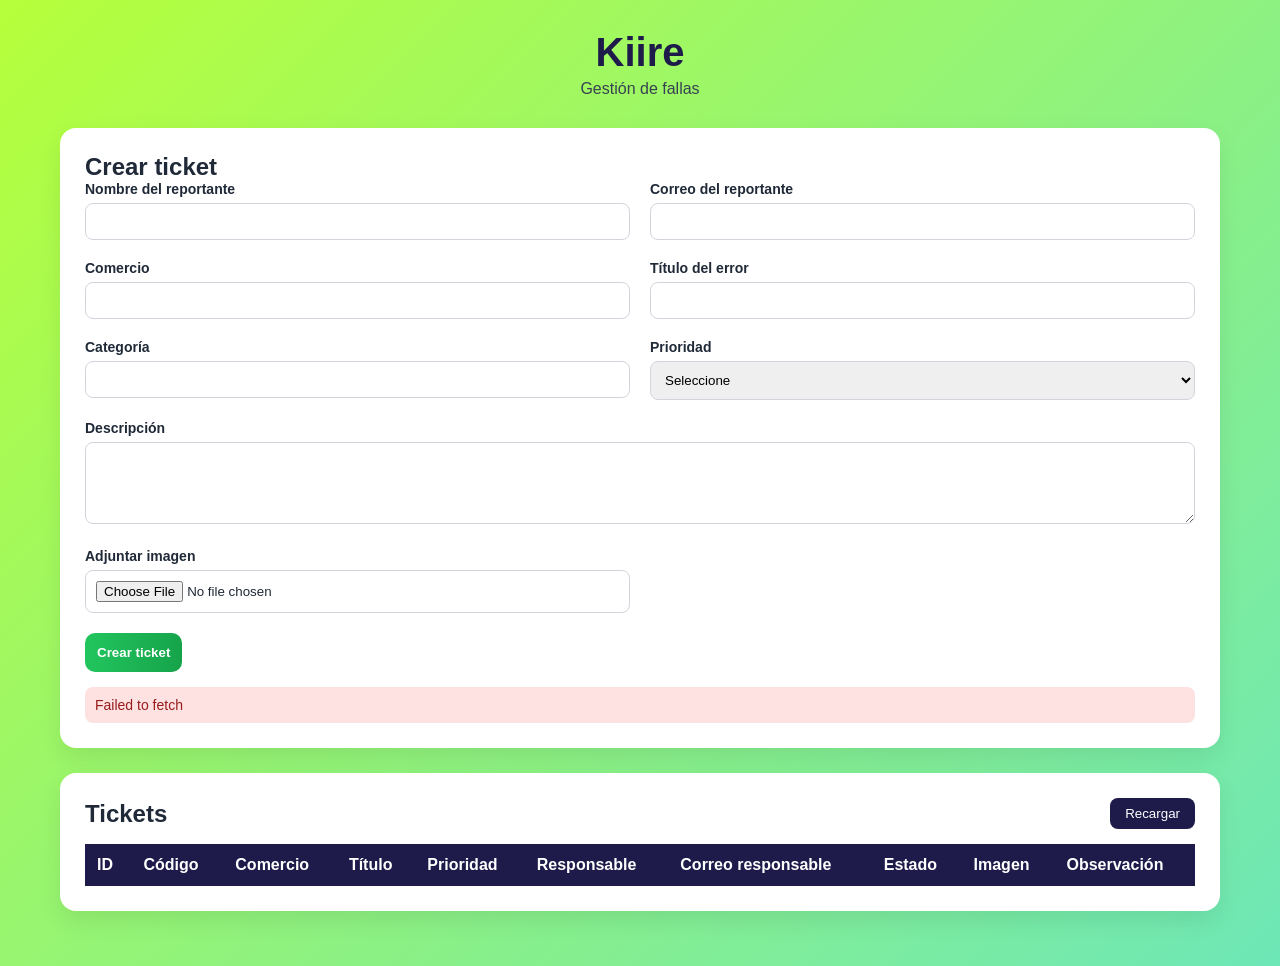
==== kiire_fallas_frontend/index.html @ 12c883e8 "Kiire Fallas initial deploy" ====
<!DOCTYPE html>
<html lang="es">
<head>
  <meta charset="UTF-8" />
  <meta name="viewport" content="width=device-width, initial-scale=1.0" />
  <title>Kiire Fallas</title>
  <link rel="stylesheet" href="./css/styles.css" />
</head>
<body>
  <div class="container">
    <header class="header">
      <h1>Kiire</h1>
      <p>Gestión de fallas</p>
    </header>

    <section class="card">
      <h2>Crear ticket</h2>
      <form id="ticketForm" class="form-grid">
        <div class="form-group">
          <label for="nombre_reportante">Nombre del reportante</label>
          <input type="text" id="nombre_reportante" required />
        </div>

        <div class="form-group">
          <label for="correo_reportante">Correo del reportante</label>
          <input type="email" id="correo_reportante" required />
        </div>

        <div class="form-group">
          <label for="comercio">Comercio</label>
          <input type="text" id="comercio" required />
        </div>

        <div class="form-group">
          <label for="titulo_error">Título del error</label>
          <input type="text" id="titulo_error" maxlength="100" required />
        </div>

        <div class="form-group">
          <label for="categoria">Categoría</label>
          <input type="text" id="categoria" required />
        </div>

        <div class="form-group">
          <label for="prioridad">Prioridad</label>
          <select id="prioridad" required>
            <option value="">Seleccione</option>
            <option value="Baja">Baja</option>
            <option value="Media">Media</option>
            <option value="Alta">Alta</option>
            <option value="Crítica">Crítica</option>
          </select>
        </div>

        <div class="form-group full-width">
          <label for="descripcion">Descripción</label>
          <textarea id="descripcion" rows="4" required></textarea>
        </div>

        <div class="form-group">
          <label for="imagen">Adjuntar imagen</label>
          <input type="file" id="imagen" accept="image/*" />
        </div>

        <div class="form-actions full-width">
          <button type="submit">Crear ticket</button>
        </div>
      </form>

      <div id="mensaje" class="message"></div>
    </section>

    <section class="card">
      <div class="section-header">
        <h2>Tickets</h2>
        <button id="btnRecargar">Recargar</button>
      </div>

      <div class="table-wrapper">
        <table id="ticketsTable">
          <thead>
            <tr>
              <th>ID</th>
              <th>Código</th>
              <th>Comercio</th>
              <th>Título</th>
              <th>Prioridad</th>
              <th>Responsable</th>
              <th>Correo responsable</th>
              <th>Estado</th>
              <th>Imagen</th>
              <th>Observación</th>
            </tr>
          </thead>
          <tbody id="ticketsBody"></tbody>
        </table>
      </div>
    </section>
  </div>

  <script src="./js/app.js"></script>
</body>
</html>
---- kiire_fallas_frontend/css/styles.css ----
/* RESET */
* {
  margin: 0;
  padding: 0;
  box-sizing: border-box;
  font-family: 'Segoe UI', sans-serif;
}

/* FONDO GENERAL */
body {
  background: linear-gradient(135deg, #b6ff3b, #6ee7b7);
  min-height: 100vh;
  color: #1f2937;
}

/* CONTENEDOR */
.container {
  max-width: 1200px;
  margin: auto;
  padding: 30px 20px;
}

/* HEADER */
.header {
  text-align: center;
  margin-bottom: 30px;
}

.header h1 {
  font-size: 2.5rem;
  font-weight: 800;
  color: #1e1b4b;
}

.header p {
  color: #374151;
  margin-top: 5px;
}

/* CARD */
.card {
  background: white;
  border-radius: 16px;
  padding: 25px;
  margin-bottom: 25px;
  box-shadow: 0 10px 25px rgba(0, 0, 0, 0.08);
}

/* FORM */
.form-grid {
  display: grid;
  grid-template-columns: repeat(2, 1fr);
  gap: 20px;
}

.full-width {
  grid-column: span 2;
}

.form-group label {
  display: block;
  font-size: 14px;
  margin-bottom: 6px;
  font-weight: 600;
}

.form-group input,
.form-group select,
.form-group textarea {
  width: 100%;
  padding: 10px;
  border-radius: 8px;
  border: 1px solid #d1d5db;
  outline: none;
  transition: 0.2s;
}

.form-group input:focus,
.form-group select:focus,
.form-group textarea:focus {
  border-color: #22c55e;
  box-shadow: 0 0 0 2px rgba(34, 197, 94, 0.2);
}

/* BOTÓN */
.form-actions button {
  background: linear-gradient(90deg, #22c55e, #16a34a);
  border: none;
  padding: 12px;
  border-radius: 10px;
  color: white;
  font-weight: bold;
  cursor: pointer;
  transition: 0.2s;
}

.form-actions button:hover {
  transform: translateY(-2px);
  box-shadow: 0 6px 15px rgba(0,0,0,0.2);
}

/* MENSAJES */
.message {
  margin-top: 15px;
  padding: 10px;
  border-radius: 8px;
  font-size: 14px;
}

.message.success {
  background: #dcfce7;
  color: #166534;
}

.message.error {
  background: #fee2e2;
  color: #991b1b;
}

/* HEADER TABLA */
.section-header {
  display: flex;
  justify-content: space-between;
  align-items: center;
  margin-bottom: 15px;
}

.section-header button {
  background: #1e1b4b;
  color: white;
  border: none;
  padding: 8px 15px;
  border-radius: 8px;
  cursor: pointer;
}

/* TABLA */
.table-wrapper {
  overflow-x: auto;
}

table {
  width: 100%;
  border-collapse: collapse;
}

thead {
  background: #1e1b4b;
  color: white;
}

th, td {
  padding: 12px;
  text-align: left;
}

tbody tr {
  border-bottom: 1px solid #e5e7eb;
}

tbody tr:hover {
  background: #f9fafb;
}

/* BADGE ESTADO */
.estado-badge {
  padding: 5px 10px;
  border-radius: 20px;
  font-size: 12px;
  font-weight: bold;
  background: #e5e7eb;
}

/* LINKS */
a {
  color: #22c55e;
  font-weight: 600;
  text-decoration: none;
}
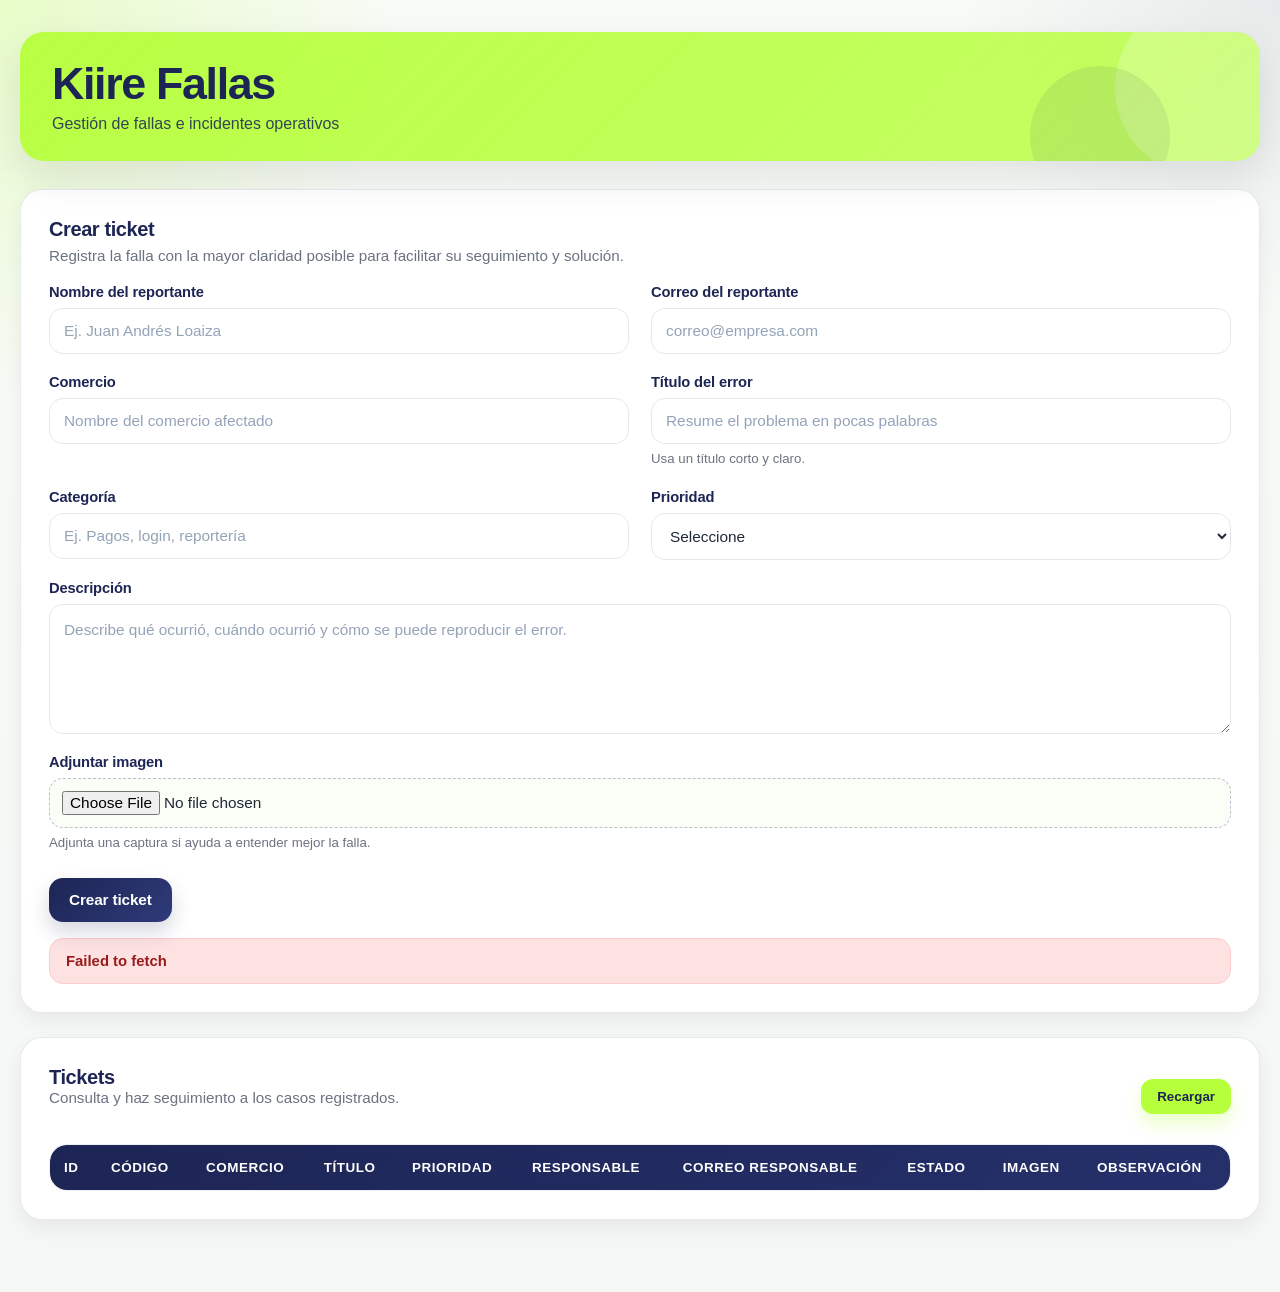
==== commit 9b0dc973: "Nuevo diseno 1" ====
--- a/kiire_fallas_frontend/index.html
+++ b/kiire_fallas_frontend/index.html
@@ -9,36 +9,67 @@
 <body>
   <div class="container">
     <header class="header">
-      <h1>Kiire</h1>
-      <p>Gestión de fallas</p>
+      <h1>Kiire Fallas</h1>
+      <p>Gestión de fallas e incidentes operativos</p>
     </header>
 
     <section class="card">
-      <h2>Crear ticket</h2>
+      <h2 class="section-title">Crear ticket</h2>
+      <p class="section-subtitle">
+        Registra la falla con la mayor claridad posible para facilitar su seguimiento y solución.
+      </p>
+
       <form id="ticketForm" class="form-grid">
         <div class="form-group">
           <label for="nombre_reportante">Nombre del reportante</label>
-          <input type="text" id="nombre_reportante" required />
+          <input
+            type="text"
+            id="nombre_reportante"
+            placeholder="Ej. Juan Andrés Loaiza"
+            required
+          />
         </div>
 
         <div class="form-group">
           <label for="correo_reportante">Correo del reportante</label>
-          <input type="email" id="correo_reportante" required />
+          <input
+            type="email"
+            id="correo_reportante"
+            placeholder="correo@empresa.com"
+            required
+          />
         </div>
 
         <div class="form-group">
           <label for="comercio">Comercio</label>
-          <input type="text" id="comercio" required />
+          <input
+            type="text"
+            id="comercio"
+            placeholder="Nombre del comercio afectado"
+            required
+          />
         </div>
 
         <div class="form-group">
           <label for="titulo_error">Título del error</label>
-          <input type="text" id="titulo_error" maxlength="100" required />
+          <input
+            type="text"
+            id="titulo_error"
+            maxlength="100"
+            placeholder="Resume el problema en pocas palabras"
+            required
+          />
+          <small class="form-help">Usa un título corto y claro.</small>
         </div>
 
         <div class="form-group">
           <label for="categoria">Categoría</label>
-          <input type="text" id="categoria" required />
+          <input
+            type="text"
+            id="categoria"
+            placeholder="Ej. Pagos, login, reportería"
+            required
+          />
         </div>
 
         <div class="form-group">
@@ -54,12 +85,18 @@
 
         <div class="form-group full-width">
           <label for="descripcion">Descripción</label>
-          <textarea id="descripcion" rows="4" required></textarea>
+          <textarea
+            id="descripcion"
+            rows="4"
+            placeholder="Describe qué ocurrió, cuándo ocurrió y cómo se puede reproducir el error."
+            required
+          ></textarea>
         </div>
 
-        <div class="form-group">
+        <div class="form-group full-width">
           <label for="imagen">Adjuntar imagen</label>
           <input type="file" id="imagen" accept="image/*" />
+          <small class="form-help">Adjunta una captura si ayuda a entender mejor la falla.</small>
         </div>
 
         <div class="form-actions full-width">
@@ -72,8 +109,11 @@
 
     <section class="card">
       <div class="section-header">
-        <h2>Tickets</h2>
-        <button id="btnRecargar">Recargar</button>
+        <div>
+          <h2 class="section-title">Tickets</h2>
+          <p class="section-subtitle">Consulta y haz seguimiento a los casos registrados.</p>
+        </div>
+        <button id="btnRecargar" type="button">Recargar</button>
       </div>
 
       <div class="table-wrapper">
--- a/kiire_fallas_frontend/css/styles.css
+++ b/kiire_fallas_frontend/css/styles.css
@@ -1,4 +1,6 @@
-/* RESET */
+/* =========================
+   RESET
+========================= */
 * {
   margin: 0;
   padding: 0;
@@ -6,174 +8,581 @@
   font-family: 'Segoe UI', sans-serif;
 }
 
-/* FONDO GENERAL */
+html {
+  scroll-behavior: smooth;
+}
+
+/* =========================
+   VARIABLES DE MARCA KIIRE
+========================= */
+:root {
+  --kiire-green: #b6ff3b;
+  --kiire-green-strong: #9be72e;
+  --kiire-green-soft: #f3ffd9;
+  --kiire-blue: #1d2554;
+  --kiire-blue-soft: #2f3b7a;
+
+  --bg-app: #f4f7f5;
+  --bg-panel: rgba(255, 255, 255, 0.72);
+  --card-bg: #ffffff;
+
+  --text-main: #1f2937;
+  --text-soft: #6b7280;
+  --text-muted: #94a3b8;
+
+  --border-color: #e5e7eb;
+  --border-strong: #d1d5db;
+
+  --shadow-sm: 0 8px 20px rgba(16, 24, 40, 0.06);
+  --shadow-md: 0 16px 40px rgba(16, 24, 40, 0.10);
+  --shadow-lg: 0 24px 60px rgba(16, 24, 40, 0.14);
+
+  --success-bg: #dcfce7;
+  --success-text: #166534;
+
+  --error-bg: #fee2e2;
+  --error-text: #991b1b;
+
+  --open-bg: #fee2e2;
+  --open-text: #991b1b;
+
+  --process-bg: #fef3c7;
+  --process-text: #92400e;
+
+  --closed-bg: #dcfce7;
+  --closed-text: #166534;
+
+  --radius-sm: 10px;
+  --radius-md: 16px;
+  --radius-lg: 22px;
+}
+
+/* =========================
+   FONDO GENERAL
+========================= */
 body {
-  background: linear-gradient(135deg, #b6ff3b, #6ee7b7);
   min-height: 100vh;
-  color: #1f2937;
-}
-
-/* CONTENEDOR */
+  color: var(--text-main);
+  background:
+    radial-gradient(circle at top left, rgba(182, 255, 59, 0.25), transparent 22%),
+    radial-gradient(circle at top right, rgba(29, 37, 84, 0.08), transparent 18%),
+    linear-gradient(180deg, #f8fbf7 0%, var(--bg-app) 100%);
+}
+
+/* =========================
+   CONTENEDOR
+========================= */
 .container {
-  max-width: 1200px;
-  margin: auto;
-  padding: 30px 20px;
-}
-
-/* HEADER */
+  max-width: 1280px;
+  margin: 0 auto;
+  padding: 32px 20px 48px;
+}
+
+/* =========================
+   HEADER
+========================= */
 .header {
-  text-align: center;
-  margin-bottom: 30px;
+  position: relative;
+  text-align: left;
+  margin-bottom: 28px;
+  padding: 28px 32px;
+  border-radius: 24px;
+  background:
+    linear-gradient(135deg, rgba(182, 255, 59, 0.95), rgba(182, 255, 59, 0.78)),
+    linear-gradient(135deg, rgba(255,255,255,0.12), rgba(255,255,255,0));
+  box-shadow: var(--shadow-md);
+  overflow: hidden;
+}
+
+.header::before {
+  content: "";
+  position: absolute;
+  top: -35px;
+  right: -35px;
+  width: 180px;
+  height: 180px;
+  background: rgba(255, 255, 255, 0.22);
+  border-radius: 50%;
+}
+
+.header::after {
+  content: "";
+  position: absolute;
+  bottom: -45px;
+  right: 90px;
+  width: 140px;
+  height: 140px;
+  background: rgba(29, 37, 84, 0.08);
+  border-radius: 50%;
 }
 
 .header h1 {
-  font-size: 2.5rem;
+  position: relative;
+  z-index: 1;
+  font-size: clamp(2rem, 4vw, 2.8rem);
+  line-height: 1.05;
   font-weight: 800;
-  color: #1e1b4b;
+  letter-spacing: -0.03em;
+  color: var(--kiire-blue);
+  margin-bottom: 8px;
 }
 
 .header p {
-  color: #374151;
-  margin-top: 5px;
-}
-
-/* CARD */
+  position: relative;
+  z-index: 1;
+  max-width: 760px;
+  color: rgba(29, 37, 84, 0.86);
+  font-size: 1rem;
+  font-weight: 500;
+}
+
+/* =========================
+   CARD
+========================= */
 .card {
-  background: white;
-  border-radius: 16px;
-  padding: 25px;
-  margin-bottom: 25px;
-  box-shadow: 0 10px 25px rgba(0, 0, 0, 0.08);
-}
-
-/* FORM */
+  background: var(--card-bg);
+  border-radius: var(--radius-lg);
+  padding: 28px;
+  margin-bottom: 24px;
+  box-shadow: var(--shadow-sm);
+  border: 1px solid rgba(229, 231, 235, 0.9);
+  transition: transform 0.2s ease, box-shadow 0.2s ease;
+}
+
+.card:hover {
+  box-shadow: var(--shadow-md);
+}
+
+/* =========================
+   TITULOS DE SECCIÓN
+========================= */
+.card h2,
+.section-title {
+  color: var(--kiire-blue);
+  font-size: 1.25rem;
+  font-weight: 800;
+  letter-spacing: -0.02em;
+  margin-bottom: 6px;
+}
+
+.section-subtitle {
+  color: var(--text-soft);
+  font-size: 0.95rem;
+  margin-bottom: 20px;
+}
+
+/* =========================
+   FORMULARIO
+========================= */
 .form-grid {
   display: grid;
-  grid-template-columns: repeat(2, 1fr);
-  gap: 20px;
+  grid-template-columns: repeat(2, minmax(0, 1fr));
+  gap: 20px 22px;
 }
 
 .full-width {
   grid-column: span 2;
 }
 
+.form-group {
+  display: flex;
+  flex-direction: column;
+}
+
 .form-group label {
   display: block;
-  font-size: 14px;
-  margin-bottom: 6px;
-  font-weight: 600;
+  font-size: 0.92rem;
+  margin-bottom: 8px;
+  font-weight: 700;
+  color: var(--kiire-blue);
+  letter-spacing: -0.01em;
 }
 
 .form-group input,
 .form-group select,
 .form-group textarea {
   width: 100%;
-  padding: 10px;
-  border-radius: 8px;
-  border: 1px solid #d1d5db;
+  padding: 13px 14px;
+  border-radius: 14px;
+  border: 1px solid var(--border-color);
+  background: #ffffff;
+  color: var(--text-main);
   outline: none;
-  transition: 0.2s;
+  transition: border-color 0.2s ease, box-shadow 0.2s ease, transform 0.15s ease;
+  font-size: 0.96rem;
+}
+
+.form-group input::placeholder,
+.form-group textarea::placeholder {
+  color: var(--text-muted);
+}
+
+.form-group input:hover,
+.form-group select:hover,
+.form-group textarea:hover {
+  border-color: var(--border-strong);
 }
 
 .form-group input:focus,
 .form-group select:focus,
 .form-group textarea:focus {
-  border-color: #22c55e;
-  box-shadow: 0 0 0 2px rgba(34, 197, 94, 0.2);
-}
-
-/* BOTÓN */
+  border-color: var(--kiire-green-strong);
+  box-shadow: 0 0 0 4px rgba(182, 255, 59, 0.25);
+}
+
+.form-group textarea {
+  min-height: 130px;
+  resize: vertical;
+  line-height: 1.5;
+}
+
+/* INPUT FILE */
+.form-group input[type="file"] {
+  padding: 12px;
+  background: #fbfef6;
+  border: 1px dashed #b8c0cc;
+  cursor: pointer;
+}
+
+.form-group input[type="file"]:focus {
+  border-style: solid;
+}
+
+/* AYUDAS VISUALES OPCIONALES */
+.form-help {
+  margin-top: 6px;
+  font-size: 0.83rem;
+  color: var(--text-soft);
+  line-height: 1.4;
+}
+
+/* =========================
+   ACCIONES DEL FORMULARIO
+========================= */
+.form-actions {
+  display: flex;
+  align-items: center;
+  gap: 12px;
+  margin-top: 6px;
+}
+
 .form-actions button {
-  background: linear-gradient(90deg, #22c55e, #16a34a);
   border: none;
-  padding: 12px;
-  border-radius: 10px;
-  color: white;
-  font-weight: bold;
+  padding: 13px 20px;
+  border-radius: 14px;
+  background: linear-gradient(135deg, var(--kiire-blue) 0%, var(--kiire-blue-soft) 100%);
+  color: #ffffff;
+  font-weight: 700;
+  font-size: 0.96rem;
+  letter-spacing: -0.01em;
   cursor: pointer;
-  transition: 0.2s;
+  transition: transform 0.18s ease, box-shadow 0.18s ease, opacity 0.18s ease;
+  box-shadow: 0 10px 20px rgba(29, 37, 84, 0.18);
 }
 
 .form-actions button:hover {
-  transform: translateY(-2px);
-  box-shadow: 0 6px 15px rgba(0,0,0,0.2);
-}
-
-/* MENSAJES */
+  transform: translateY(-1px);
+  box-shadow: 0 14px 26px rgba(29, 37, 84, 0.22);
+}
+
+.form-actions button:active {
+  transform: translateY(0);
+}
+
+.form-actions button:disabled {
+  opacity: 0.6;
+  cursor: not-allowed;
+  box-shadow: none;
+}
+
+/* BOTÓN SECUNDARIO SI LLEGAS A USARLO */
+.button-secondary {
+  background: #ffffff !important;
+  color: var(--kiire-blue) !important;
+  border: 1px solid var(--border-color) !important;
+  box-shadow: none !important;
+}
+
+/* =========================
+   MENSAJES
+========================= */
 .message {
-  margin-top: 15px;
-  padding: 10px;
-  border-radius: 8px;
-  font-size: 14px;
+  margin-top: 16px;
+  padding: 14px 16px;
+  border-radius: 14px;
+  font-size: 0.93rem;
+  font-weight: 600;
+  border: 1px solid transparent;
 }
 
 .message.success {
-  background: #dcfce7;
-  color: #166534;
+  background: var(--success-bg);
+  color: var(--success-text);
+  border-color: #bbf7d0;
 }
 
 .message.error {
-  background: #fee2e2;
-  color: #991b1b;
-}
-
-/* HEADER TABLA */
+  background: var(--error-bg);
+  color: var(--error-text);
+  border-color: #fecaca;
+}
+
+/* =========================
+   HEADER DE SECCIÓN / TABLA
+========================= */
 .section-header {
   display: flex;
   justify-content: space-between;
   align-items: center;
-  margin-bottom: 15px;
+  gap: 14px;
+  margin-bottom: 18px;
+  flex-wrap: wrap;
+}
+
+.section-header h2 {
+  margin: 0;
 }
 
 .section-header button {
-  background: #1e1b4b;
-  color: white;
+  background: var(--kiire-green);
+  color: var(--kiire-blue);
   border: none;
-  padding: 8px 15px;
-  border-radius: 8px;
+  padding: 10px 16px;
+  border-radius: 12px;
+  font-weight: 800;
   cursor: pointer;
-}
-
-/* TABLA */
+  transition: transform 0.18s ease, box-shadow 0.18s ease, filter 0.18s ease;
+  box-shadow: 0 10px 18px rgba(182, 255, 59, 0.28);
+}
+
+.section-header button:hover {
+  transform: translateY(-1px);
+  filter: brightness(0.98);
+}
+
+/* =========================
+   TABLA
+========================= */
 .table-wrapper {
+  width: 100%;
   overflow-x: auto;
+  border: 1px solid #edf0f2;
+  border-radius: 18px;
+  background: #ffffff;
 }
 
 table {
   width: 100%;
-  border-collapse: collapse;
+  border-collapse: separate;
+  border-spacing: 0;
+  min-width: 920px;
 }
 
 thead {
-  background: #1e1b4b;
-  color: white;
-}
-
-th, td {
-  padding: 12px;
+  background: linear-gradient(135deg, var(--kiire-blue) 0%, #25306b 100%);
+  color: #ffffff;
+}
+
+th,
+td {
+  padding: 15px 14px;
   text-align: left;
+  vertical-align: middle;
+}
+
+th {
+  font-size: 0.84rem;
+  font-weight: 700;
+  text-transform: uppercase;
+  letter-spacing: 0.04em;
+  white-space: nowrap;
+}
+
+thead th:first-child {
+  border-top-left-radius: 16px;
+}
+
+thead th:last-child {
+  border-top-right-radius: 16px;
+}
+
+td {
+  font-size: 0.94rem;
+  color: var(--text-main);
+  border-bottom: 1px solid #eef2f5;
 }
 
 tbody tr {
-  border-bottom: 1px solid #e5e7eb;
+  transition: background 0.18s ease;
 }
 
 tbody tr:hover {
-  background: #f9fafb;
-}
-
-/* BADGE ESTADO */
-.estado-badge {
-  padding: 5px 10px;
-  border-radius: 20px;
-  font-size: 12px;
-  font-weight: bold;
-  background: #e5e7eb;
+  background: #f9fdf1;
+}
+
+tbody tr:last-child td {
+  border-bottom: none;
+}
+
+/* TEXTO SECUNDARIO EN CELDAS */
+.cell-muted {
+  color: var(--text-soft);
+  font-size: 0.88rem;
 }
 
 /* LINKS */
 a {
-  color: #22c55e;
-  font-weight: 600;
+  color: var(--kiire-blue-soft);
+  font-weight: 700;
   text-decoration: none;
+  transition: color 0.18s ease;
+}
+
+a:hover {
+  color: var(--kiire-blue);
+  text-decoration: underline;
+}
+
+/* =========================
+   BADGES
+========================= */
+.estado-badge {
+  display: inline-flex;
+  align-items: center;
+  justify-content: center;
+  gap: 6px;
+  padding: 7px 12px;
+  border-radius: 999px;
+  font-size: 0.78rem;
+  font-weight: 800;
+  letter-spacing: 0.01em;
+  border: 1px solid transparent;
+  white-space: nowrap;
+}
+
+/* ESTADOS */
+.estado-badge.abierto {
+  background: var(--open-bg);
+  color: var(--open-text);
+  border-color: #fecaca;
+}
+
+.estado-badge.en-proceso,
+.estado-badge.en_proceso,
+.estado-badge.proceso {
+  background: var(--process-bg);
+  color: var(--process-text);
+  border-color: #fde68a;
+}
+
+.estado-badge.cerrado {
+  background: var(--closed-bg);
+  color: var(--closed-text);
+  border-color: #bbf7d0;
+}
+
+/* BADGES NEUTROS EXTRA */
+.badge-neutral {
+  display: inline-flex;
+  align-items: center;
+  padding: 7px 12px;
+  border-radius: 999px;
+  background: #eff3f8;
+  color: var(--kiire-blue);
+  font-size: 0.78rem;
+  font-weight: 700;
+}
+
+/* =========================
+   RESPONSIVE
+========================= */
+@media (max-width: 992px) {
+  .container {
+    padding: 24px 16px 36px;
+  }
+
+  .header {
+    padding: 24px 22px;
+  }
+
+  .card {
+    padding: 22px;
+  }
+
+  .form-grid {
+    gap: 18px;
+  }
+}
+
+@media (max-width: 768px) {
+  .header {
+    margin-bottom: 22px;
+    border-radius: 20px;
+  }
+
+  .header h1 {
+    font-size: 2rem;
+  }
+
+  .header p {
+    font-size: 0.95rem;
+  }
+
+  .card {
+    border-radius: 18px;
+    padding: 20px;
+  }
+
+  .form-grid {
+    grid-template-columns: 1fr;
+    gap: 16px;
+  }
+
+  .full-width {
+    grid-column: span 1;
+  }
+
+  .form-actions {
+    flex-direction: column;
+    align-items: stretch;
+  }
+
+  .form-actions button,
+  .section-header button {
+    width: 100%;
+  }
+
+  th,
+  td {
+    padding: 13px 12px;
+  }
+}
+
+@media (max-width: 480px) {
+  .container {
+    padding: 18px 12px 28px;
+  }
+
+  .header {
+    padding: 20px 16px;
+  }
+
+  .header h1 {
+    font-size: 1.75rem;
+  }
+
+  .card {
+    padding: 16px;
+  }
+
+  .form-group input,
+  .form-group select,
+  .form-group textarea {
+    padding: 12px 13px;
+    border-radius: 12px;
+  }
+
+  .message {
+    padding: 12px 14px;
+  }
 }
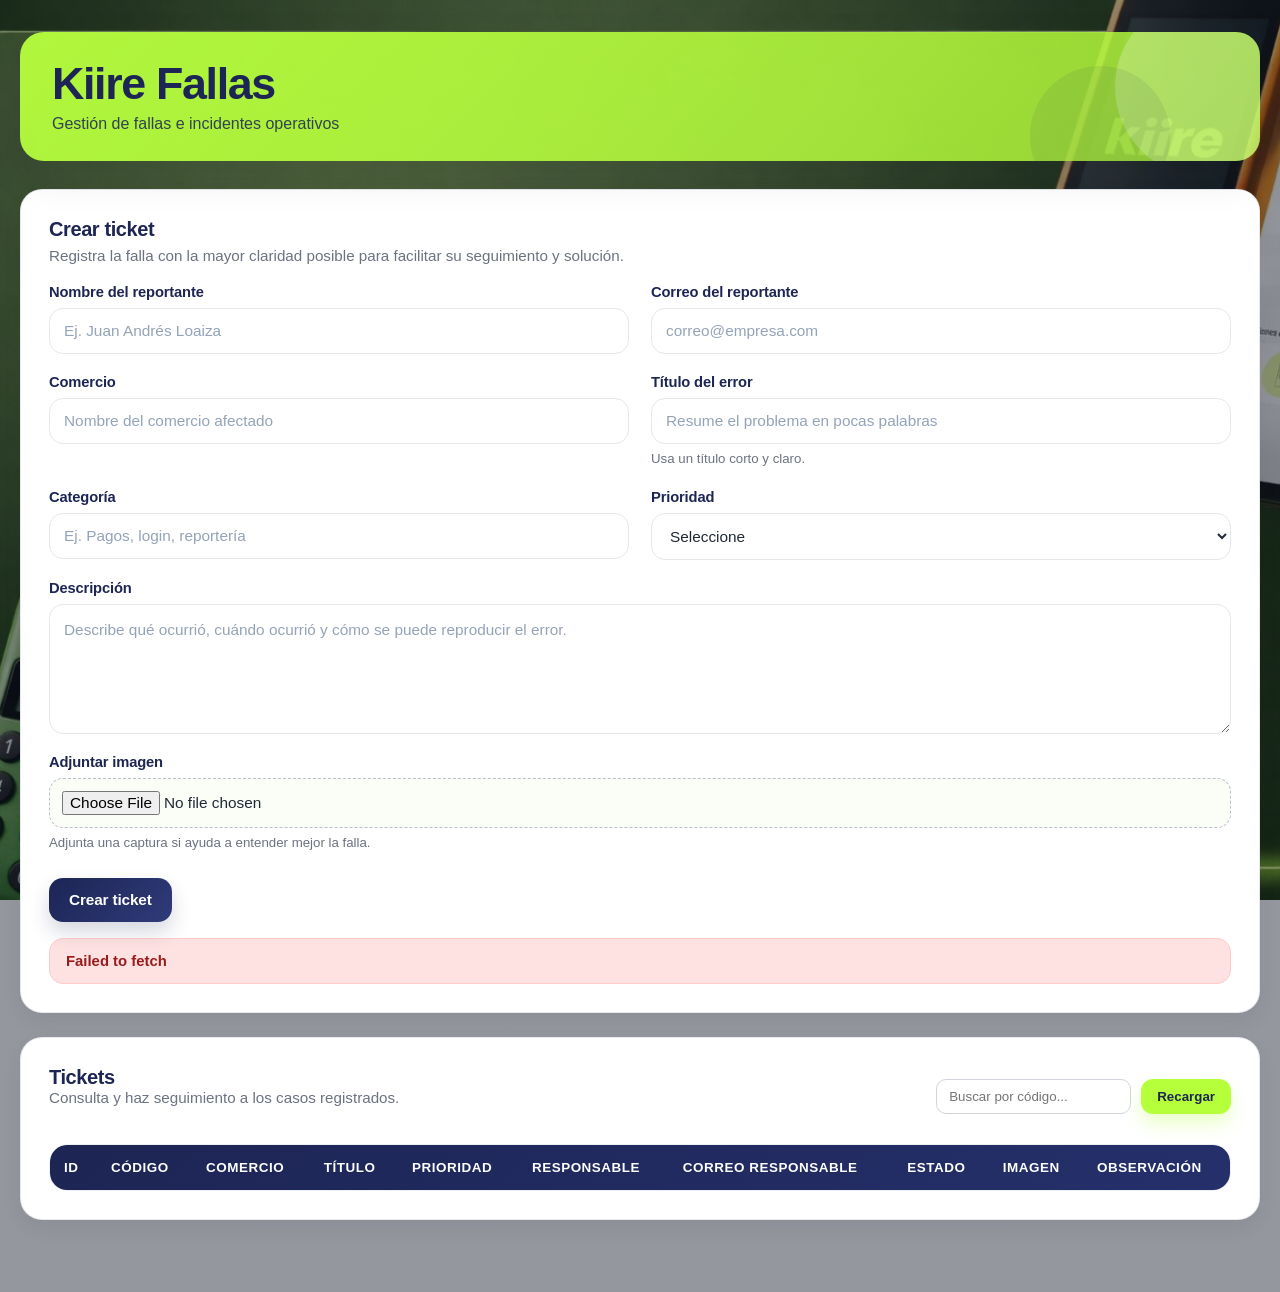
==== commit 94a02f2d: "Nuevo diseno 4" ====
--- a/kiire_fallas_frontend/index.html
+++ b/kiire_fallas_frontend/index.html
@@ -113,7 +113,17 @@
           <h2 class="section-title">Tickets</h2>
           <p class="section-subtitle">Consulta y haz seguimiento a los casos registrados.</p>
         </div>
-        <button id="btnRecargar" type="button">Recargar</button>
+
+        <div style="display: flex; gap: 10px;">
+          <input
+            type="text"
+            id="filtroCodigo"
+            placeholder="Buscar por código..."
+            style="padding: 8px 12px; border-radius: 10px; border: 1px solid #d1d5db;"
+          />
+
+          <button id="btnRecargar" type="button">Recargar</button>
+        </div>
       </div>
 
       <div class="table-wrapper">
--- a/kiire_fallas_frontend/css/styles.css
+++ b/kiire_fallas_frontend/css/styles.css
@@ -64,9 +64,8 @@
   min-height: 100vh;
   color: var(--text-main);
   background:
-    radial-gradient(circle at top left, rgba(182, 255, 59, 0.25), transparent 22%),
-    radial-gradient(circle at top right, rgba(29, 37, 84, 0.08), transparent 18%),
-    linear-gradient(180deg, #f8fbf7 0%, var(--bg-app) 100%);
+    linear-gradient(rgba(17, 24, 39, 0.45), rgba(17, 24, 39, 0.45)),
+    url("../img/kiire-fondo.png") center center / cover no-repeat fixed;
 }
 
 /* =========================
@@ -366,6 +365,8 @@
 .table-wrapper {
   width: 100%;
   overflow-x: auto;
+  overflow-y: auto;
+  max-height: 520px;
   border: 1px solid #edf0f2;
   border-radius: 18px;
   background: #ffffff;
@@ -585,4 +586,10 @@
   .message {
     padding: 12px 14px;
   }
+}
+
+thead th {
+  position: sticky;
+  top: 0;
+  z-index: 2;
 }
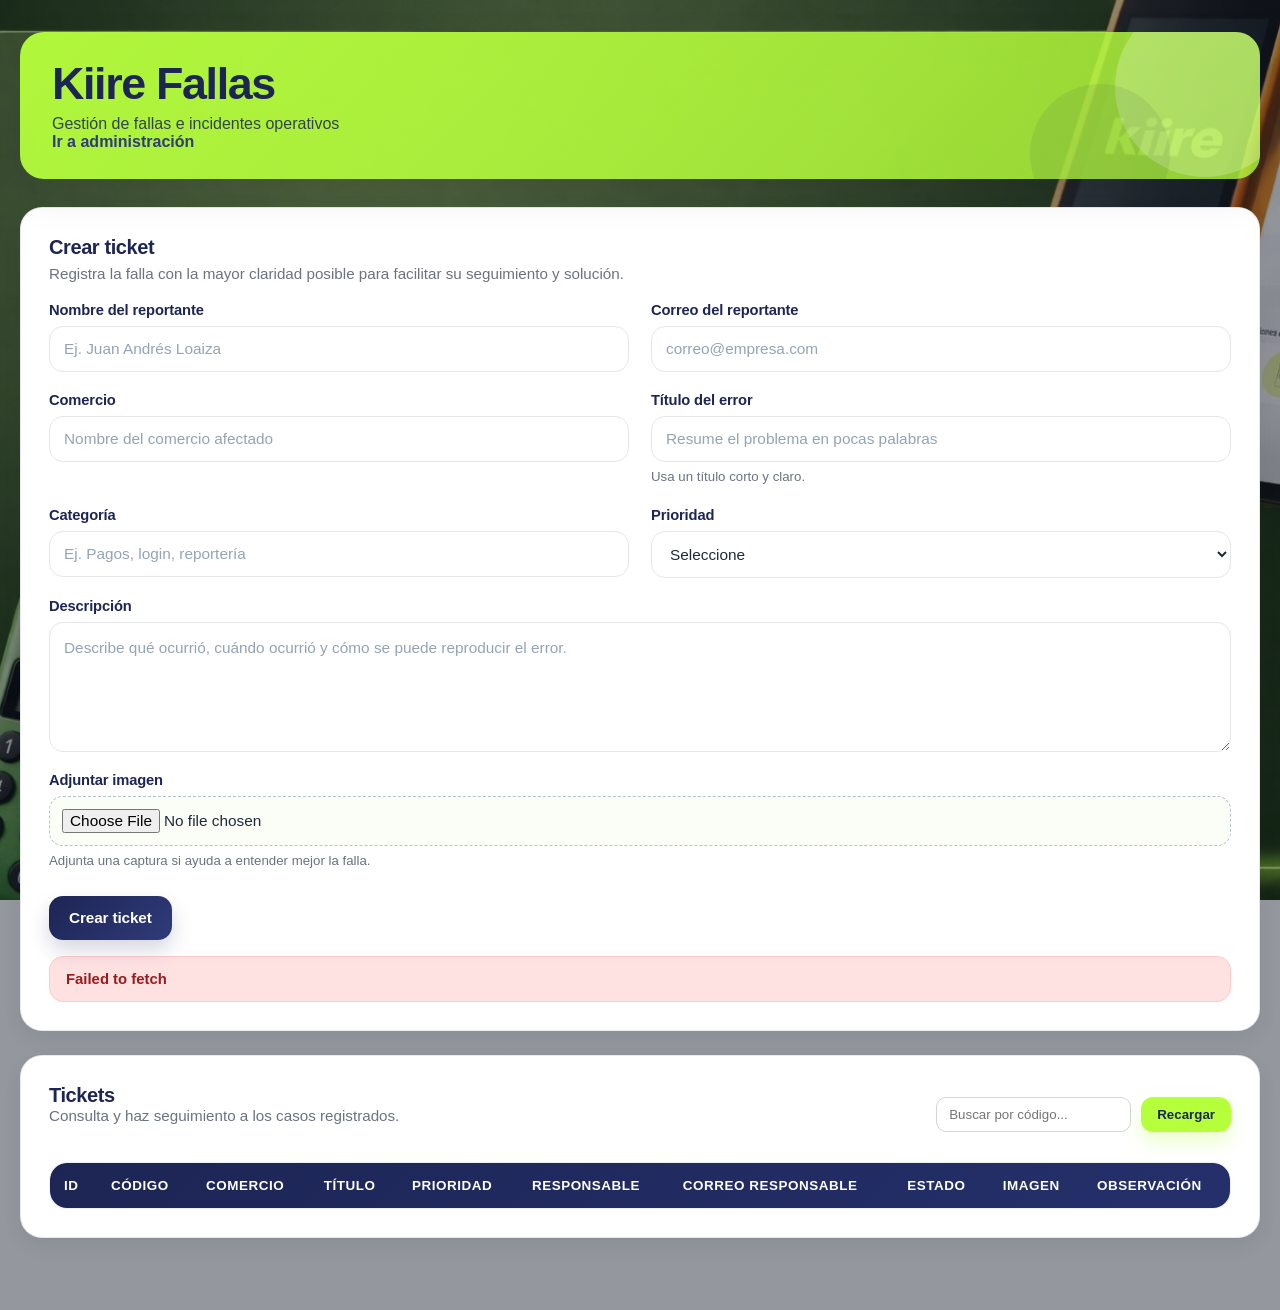
==== commit 51b401cf: "Add observacion column support and admin frontend" ====
--- a/kiire_fallas_frontend/index.html
+++ b/kiire_fallas_frontend/index.html
@@ -11,6 +11,7 @@
     <header class="header">
       <h1>Kiire Fallas</h1>
       <p>Gestión de fallas e incidentes operativos</p>
+      <p><a href="./admin.html">Ir a administración</a></p>
     </header>
 
     <section class="card">
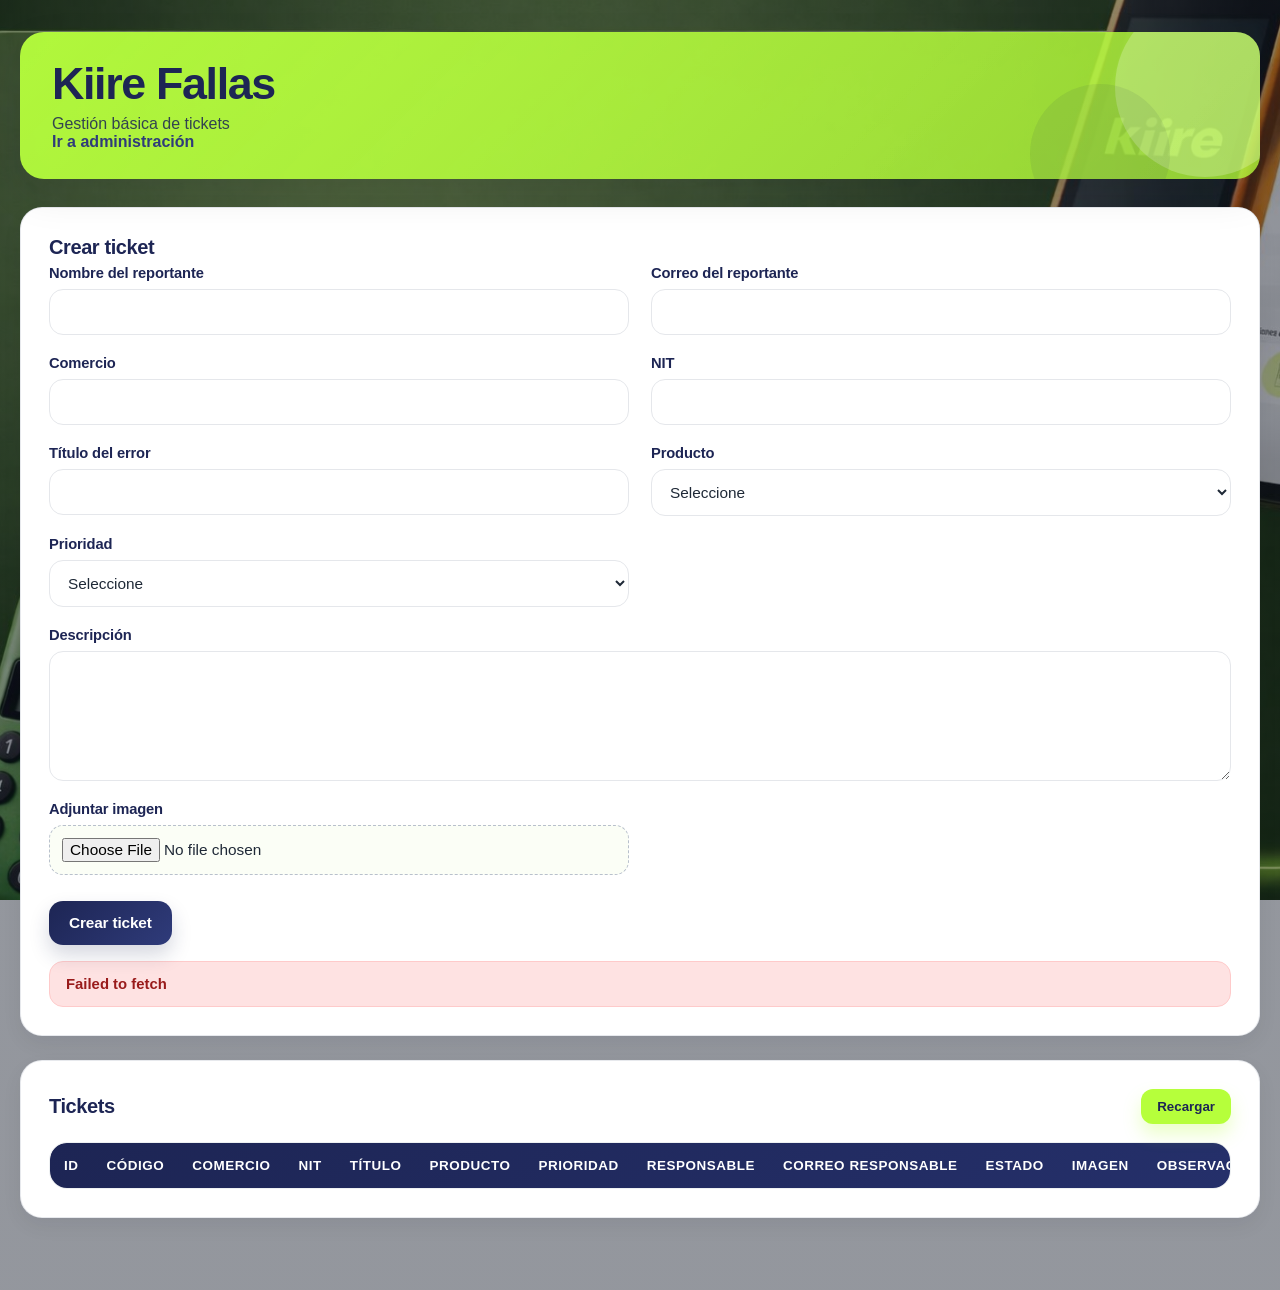
==== commit c01bdc07: "Replace categoria with producto, add nit and fix observacion 2" ====
--- a/kiire_fallas_frontend/index.html
+++ b/kiire_fallas_frontend/index.html
@@ -10,67 +10,47 @@
   <div class="container">
     <header class="header">
       <h1>Kiire Fallas</h1>
-      <p>Gestión de fallas e incidentes operativos</p>
+      <p>Gestión básica de tickets</p>
       <p><a href="./admin.html">Ir a administración</a></p>
     </header>
 
     <section class="card">
-      <h2 class="section-title">Crear ticket</h2>
-      <p class="section-subtitle">
-        Registra la falla con la mayor claridad posible para facilitar su seguimiento y solución.
-      </p>
-
+      <h2>Crear ticket</h2>
       <form id="ticketForm" class="form-grid">
         <div class="form-group">
           <label for="nombre_reportante">Nombre del reportante</label>
-          <input
-            type="text"
-            id="nombre_reportante"
-            placeholder="Ej. Juan Andrés Loaiza"
-            required
-          />
+          <input type="text" id="nombre_reportante" required />
         </div>
 
         <div class="form-group">
           <label for="correo_reportante">Correo del reportante</label>
-          <input
-            type="email"
-            id="correo_reportante"
-            placeholder="correo@empresa.com"
-            required
-          />
+          <input type="email" id="correo_reportante" required />
         </div>
 
         <div class="form-group">
           <label for="comercio">Comercio</label>
-          <input
-            type="text"
-            id="comercio"
-            placeholder="Nombre del comercio afectado"
-            required
-          />
+          <input type="text" id="comercio" required />
+        </div>
+
+        <div class="form-group">
+          <label for="nit">NIT</label>
+          <input type="text" id="nit" required />
         </div>
 
         <div class="form-group">
           <label for="titulo_error">Título del error</label>
-          <input
-            type="text"
-            id="titulo_error"
-            maxlength="100"
-            placeholder="Resume el problema en pocas palabras"
-            required
-          />
-          <small class="form-help">Usa un título corto y claro.</small>
+          <input type="text" id="titulo_error" maxlength="100" required />
         </div>
 
         <div class="form-group">
-          <label for="categoria">Categoría</label>
-          <input
-            type="text"
-            id="categoria"
-            placeholder="Ej. Pagos, login, reportería"
-            required
-          />
+          <label for="producto">Producto</label>
+          <select id="producto" required>
+            <option value="">Seleccione</option>
+            <option value="Minidatáfono">Minidatáfono</option>
+            <option value="Kiirepro">Kiirepro</option>
+            <option value="Recibe pagos con tu cel">Recibe pagos con tu cel</option>
+            <option value="Link de pagos">Link de pagos</option>
+          </select>
         </div>
 
         <div class="form-group">
@@ -86,18 +66,12 @@
 
         <div class="form-group full-width">
           <label for="descripcion">Descripción</label>
-          <textarea
-            id="descripcion"
-            rows="4"
-            placeholder="Describe qué ocurrió, cuándo ocurrió y cómo se puede reproducir el error."
-            required
-          ></textarea>
+          <textarea id="descripcion" rows="4" required></textarea>
         </div>
 
-        <div class="form-group full-width">
+        <div class="form-group">
           <label for="imagen">Adjuntar imagen</label>
           <input type="file" id="imagen" accept="image/*" />
-          <small class="form-help">Adjunta una captura si ayuda a entender mejor la falla.</small>
         </div>
 
         <div class="form-actions full-width">
@@ -110,21 +84,8 @@
 
     <section class="card">
       <div class="section-header">
-        <div>
-          <h2 class="section-title">Tickets</h2>
-          <p class="section-subtitle">Consulta y haz seguimiento a los casos registrados.</p>
-        </div>
-
-        <div style="display: flex; gap: 10px;">
-          <input
-            type="text"
-            id="filtroCodigo"
-            placeholder="Buscar por código..."
-            style="padding: 8px 12px; border-radius: 10px; border: 1px solid #d1d5db;"
-          />
-
-          <button id="btnRecargar" type="button">Recargar</button>
-        </div>
+        <h2>Tickets</h2>
+        <button id="btnRecargar">Recargar</button>
       </div>
 
       <div class="table-wrapper">
@@ -134,7 +95,9 @@
               <th>ID</th>
               <th>Código</th>
               <th>Comercio</th>
+              <th>NIT</th>
               <th>Título</th>
+              <th>Producto</th>
               <th>Prioridad</th>
               <th>Responsable</th>
               <th>Correo responsable</th>
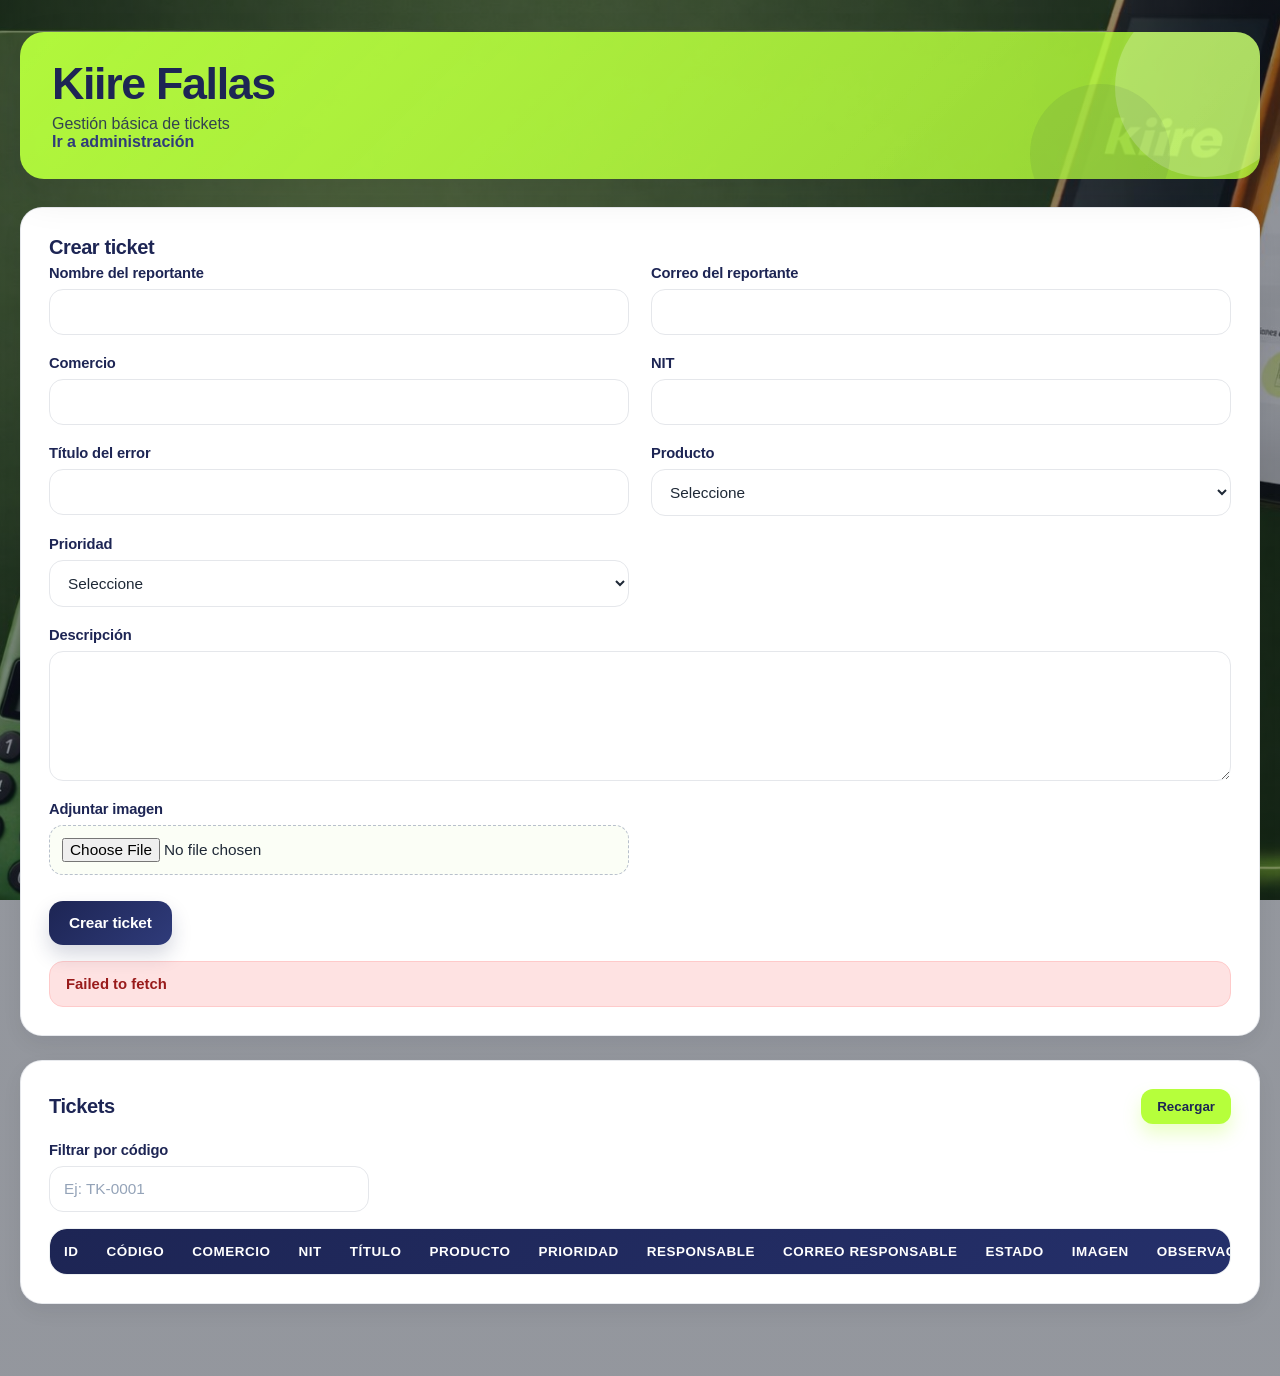
==== commit a6514e90: "Remove observacion update from admin panel 90" ====
--- a/kiire_fallas_frontend/index.html
+++ b/kiire_fallas_frontend/index.html
@@ -88,6 +88,13 @@
         <button id="btnRecargar">Recargar</button>
       </div>
 
+      <div class="filters">
+        <div class="form-group filter-group">
+          <label for="filtroCodigo">Filtrar por código</label>
+          <input type="text" id="filtroCodigo" placeholder="Ej: TK-0001" />
+        </div>
+      </div>
+
       <div class="table-wrapper">
         <table id="ticketsTable">
           <thead>
--- a/kiire_fallas_frontend/css/styles.css
+++ b/kiire_fallas_frontend/css/styles.css
@@ -592,4 +592,12 @@
   position: sticky;
   top: 0;
   z-index: 2;
+}
+
+.filters {
+  margin-bottom: 16px;
+}
+
+.filter-group {
+  max-width: 320px;
 }
